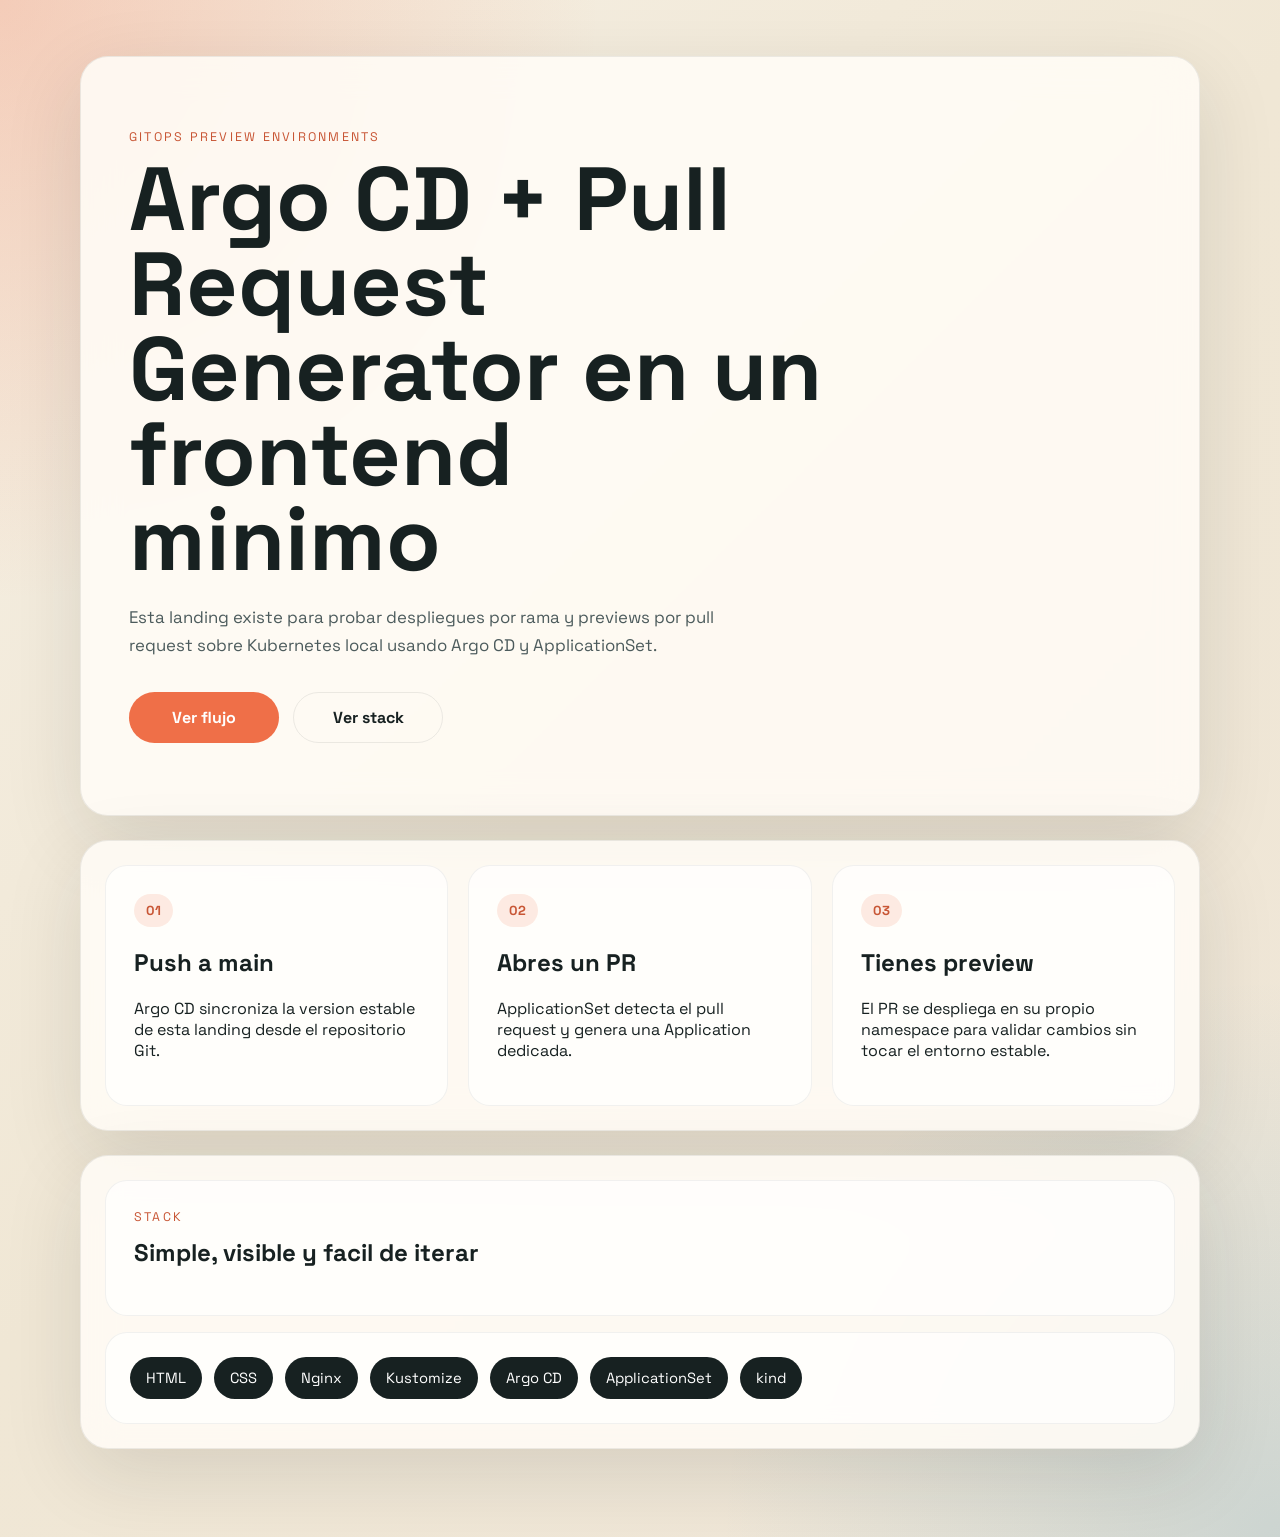
==== k8s/base/site/index.html @ 857822a6 "Initial landing POC for Argo PR previews" ====
<!doctype html>
<html lang="en">
  <head>
    <meta charset="UTF-8" />
    <meta name="viewport" content="width=device-width, initial-scale=1.0" />
    <title>Argo PR Generator POC</title>
    <link rel="preconnect" href="https://fonts.googleapis.com" />
    <link rel="preconnect" href="https://fonts.gstatic.com" crossorigin />
    <link
      href="https://fonts.googleapis.com/css2?family=Space+Grotesk:wght@400;500;700&display=swap"
      rel="stylesheet"
    />
    <link rel="stylesheet" href="./style.css" />
  </head>
  <body>
    <main class="shell">
      <section class="hero">
        <p class="eyebrow">GitOps Preview Environments</p>
        <h1>Argo CD + Pull Request Generator en un frontend minimo</h1>
        <p class="lede">
          Esta landing existe para probar despliegues por rama y previews por pull
          request sobre Kubernetes local usando Argo CD y ApplicationSet.
        </p>

        <div class="actions">
          <a class="button button-primary" href="#flow">Ver flujo</a>
          <a class="button button-secondary" href="#stack">Ver stack</a>
        </div>
      </section>

      <section id="flow" class="panel grid">
        <article>
          <span class="step">01</span>
          <h2>Push a main</h2>
          <p>
            Argo CD sincroniza la version estable de esta landing desde el
            repositorio Git.
          </p>
        </article>
        <article>
          <span class="step">02</span>
          <h2>Abres un PR</h2>
          <p>
            ApplicationSet detecta el pull request y genera una Application
            dedicada.
          </p>
        </article>
        <article>
          <span class="step">03</span>
          <h2>Tienes preview</h2>
          <p>
            El PR se despliega en su propio namespace para validar cambios sin
            tocar el entorno estable.
          </p>
        </article>
      </section>

      <section id="stack" class="panel">
        <div class="stack-header">
          <p class="eyebrow">Stack</p>
          <h2>Simple, visible y facil de iterar</h2>
        </div>
        <div class="pill-row">
          <span>HTML</span>
          <span>CSS</span>
          <span>Nginx</span>
          <span>Kustomize</span>
          <span>Argo CD</span>
          <span>ApplicationSet</span>
          <span>kind</span>
        </div>
      </section>
    </main>
  </body>
</html>
---- k8s/base/site/style.css ----
:root {
  --bg: #f5efe2;
  --surface: rgba(255, 252, 246, 0.88);
  --text: #172121;
  --muted: #4c5b5c;
  --accent: #ef6f48;
  --accent-dark: #c85635;
  --border: rgba(23, 33, 33, 0.08);
  --shadow: 0 24px 80px rgba(23, 33, 33, 0.12);
}

* {
  box-sizing: border-box;
}

html {
  scroll-behavior: smooth;
}

body {
  margin: 0;
  min-height: 100vh;
  font-family: "Space Grotesk", sans-serif;
  color: var(--text);
  background:
    radial-gradient(circle at top left, rgba(239, 111, 72, 0.28), transparent 30%),
    radial-gradient(circle at bottom right, rgba(22, 121, 171, 0.16), transparent 28%),
    linear-gradient(135deg, #f6f0e4 0%, #f0e7d5 48%, #efe6d8 100%);
}

.shell {
  width: min(1120px, calc(100% - 32px));
  margin: 0 auto;
  padding: 56px 0 88px;
}

.hero,
.panel {
  background: var(--surface);
  backdrop-filter: blur(18px);
  border: 1px solid var(--border);
  border-radius: 28px;
  box-shadow: var(--shadow);
}

.hero {
  padding: 72px 48px;
}

.eyebrow {
  margin: 0 0 12px;
  letter-spacing: 0.18em;
  text-transform: uppercase;
  font-size: 0.78rem;
  color: var(--accent-dark);
}

h1,
h2,
p {
  margin-top: 0;
}

h1 {
  max-width: 12ch;
  margin-bottom: 20px;
  font-size: clamp(3rem, 7vw, 5.8rem);
  line-height: 0.95;
}

.lede {
  max-width: 650px;
  margin-bottom: 32px;
  font-size: 1.05rem;
  line-height: 1.7;
  color: var(--muted);
}

.actions {
  display: flex;
  gap: 14px;
  flex-wrap: wrap;
}

.button {
  display: inline-flex;
  align-items: center;
  justify-content: center;
  min-width: 150px;
  padding: 14px 20px;
  border-radius: 999px;
  text-decoration: none;
  font-weight: 700;
  transition:
    transform 180ms ease,
    background-color 180ms ease,
    color 180ms ease;
}

.button:hover {
  transform: translateY(-2px);
}

.button-primary {
  background: var(--accent);
  color: #fff;
}

.button-secondary {
  border: 1px solid var(--border);
  color: var(--text);
}

.grid {
  display: grid;
  grid-template-columns: repeat(3, minmax(0, 1fr));
  gap: 20px;
  margin-top: 24px;
  padding: 24px;
}

.grid article,
.stack-header,
.pill-row {
  background: rgba(255, 255, 255, 0.72);
  border-radius: 22px;
  border: 1px solid rgba(23, 33, 33, 0.06);
}

.grid article {
  padding: 28px;
}

.step {
  display: inline-flex;
  margin-bottom: 20px;
  padding: 8px 12px;
  border-radius: 999px;
  background: rgba(239, 111, 72, 0.14);
  color: var(--accent-dark);
  font-size: 0.82rem;
  font-weight: 700;
}

.panel {
  margin-top: 24px;
  padding: 24px;
}

.stack-header {
  padding: 28px;
  margin-bottom: 16px;
}

.pill-row {
  display: flex;
  flex-wrap: wrap;
  gap: 12px;
  padding: 24px;
}

.pill-row span {
  display: inline-flex;
  padding: 12px 16px;
  border-radius: 999px;
  background: #172121;
  color: #fff;
  font-size: 0.92rem;
}

@media (max-width: 820px) {
  .hero {
    padding: 40px 24px;
  }

  .grid {
    grid-template-columns: 1fr;
  }
}
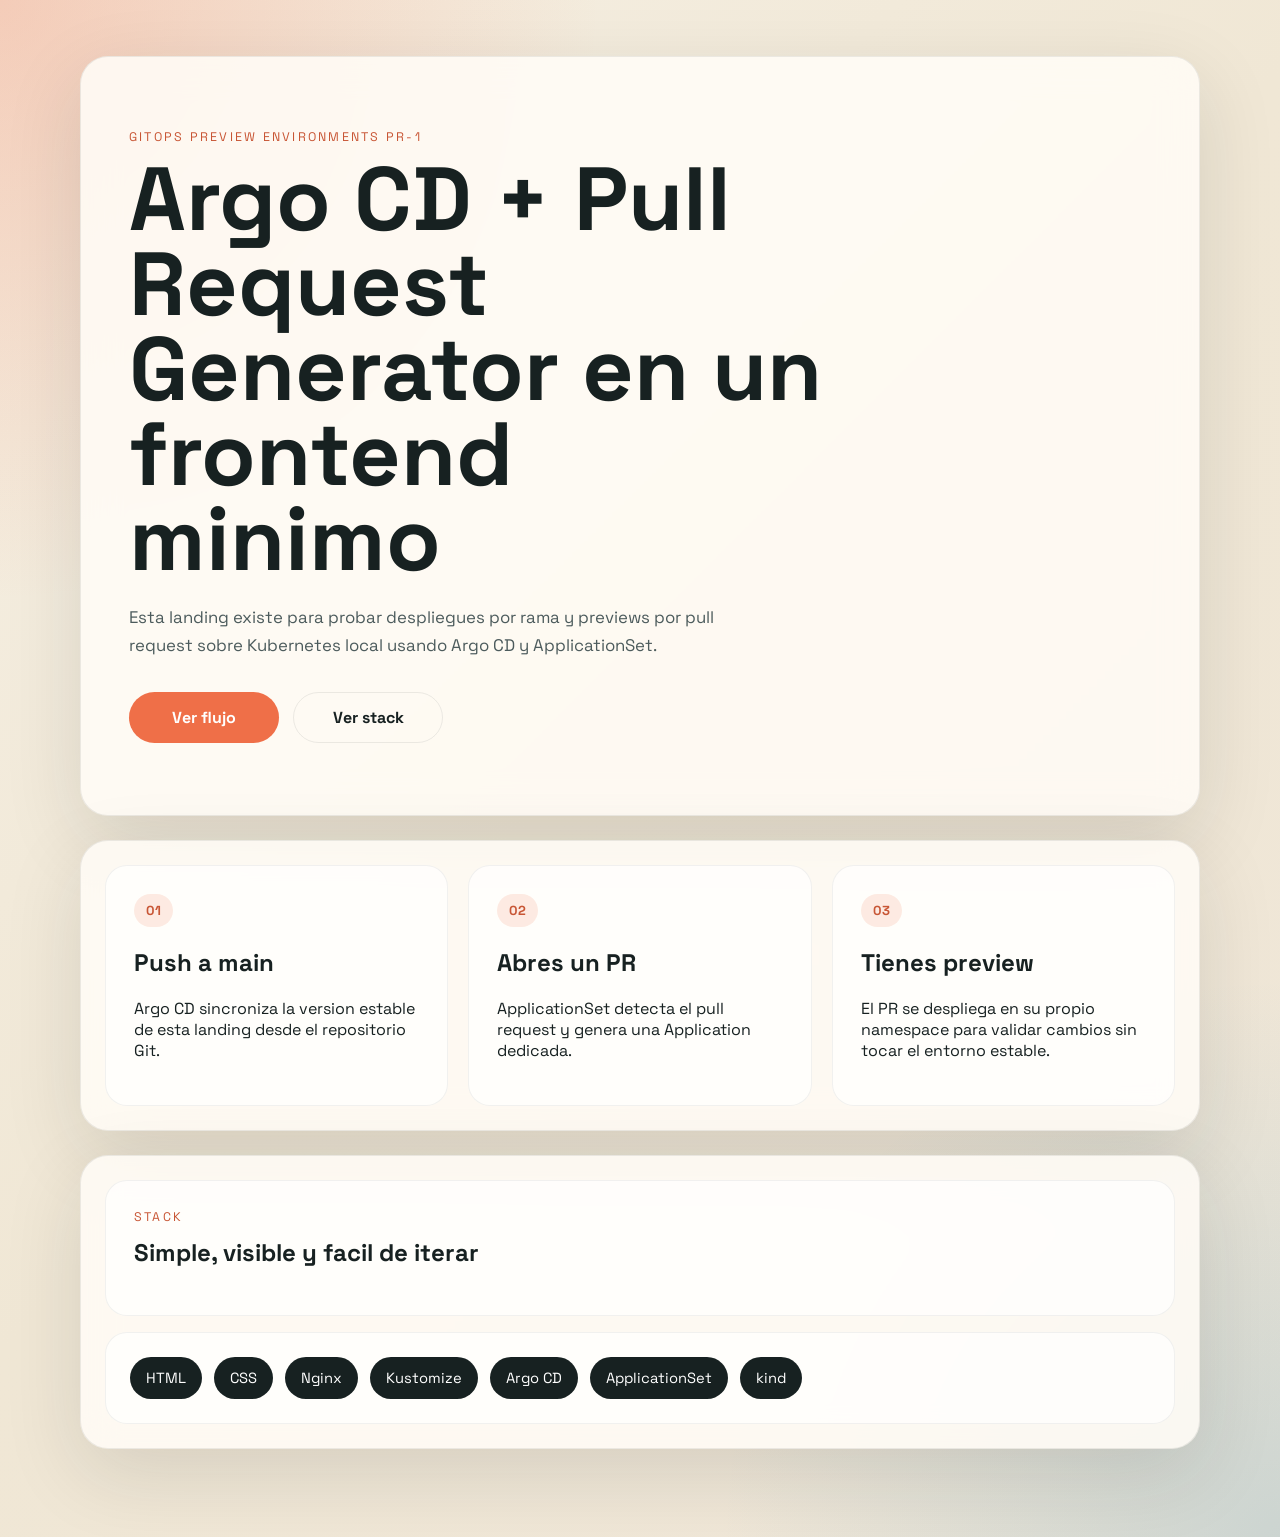
==== commit 07c2b715: "test efimeral 1" ====
--- a/k8s/base/site/index.html
+++ b/k8s/base/site/index.html
@@ -15,7 +15,7 @@
   <body>
     <main class="shell">
       <section class="hero">
-        <p class="eyebrow">GitOps Preview Environments</p>
+        <p class="eyebrow">GitOps Preview Environments PR-1</p>
         <h1>Argo CD + Pull Request Generator en un frontend minimo</h1>
         <p class="lede">
           Esta landing existe para probar despliegues por rama y previews por pull
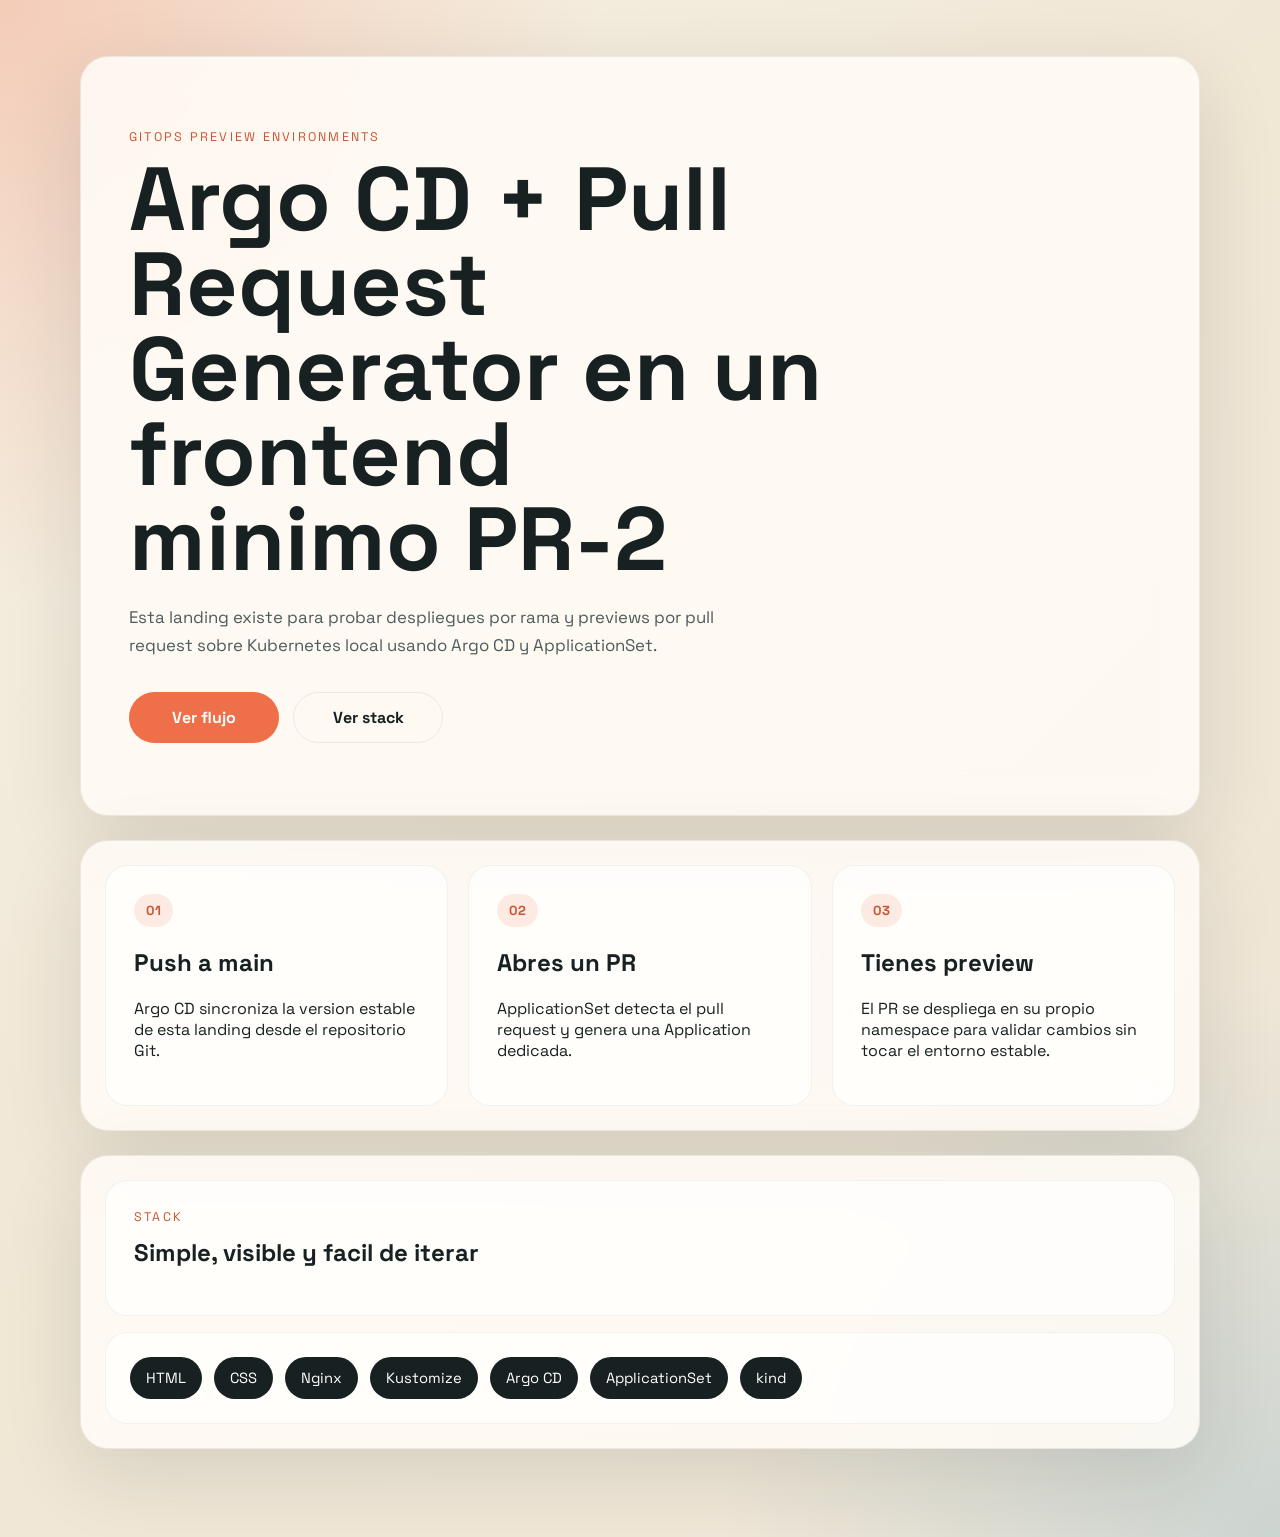
==== commit 5e758af3: "cambio2 efimero" ====
--- a/k8s/base/site/index.html
+++ b/k8s/base/site/index.html
@@ -15,8 +15,8 @@
   <body>
     <main class="shell">
       <section class="hero">
-        <p class="eyebrow">GitOps Preview Environments PR-1</p>
-        <h1>Argo CD + Pull Request Generator en un frontend minimo</h1>
+        <p class="eyebrow">GitOps Preview Environments </p>
+        <h1>Argo CD + Pull Request Generator en un frontend minimo PR-2</h1>
         <p class="lede">
           Esta landing existe para probar despliegues por rama y previews por pull
           request sobre Kubernetes local usando Argo CD y ApplicationSet.
